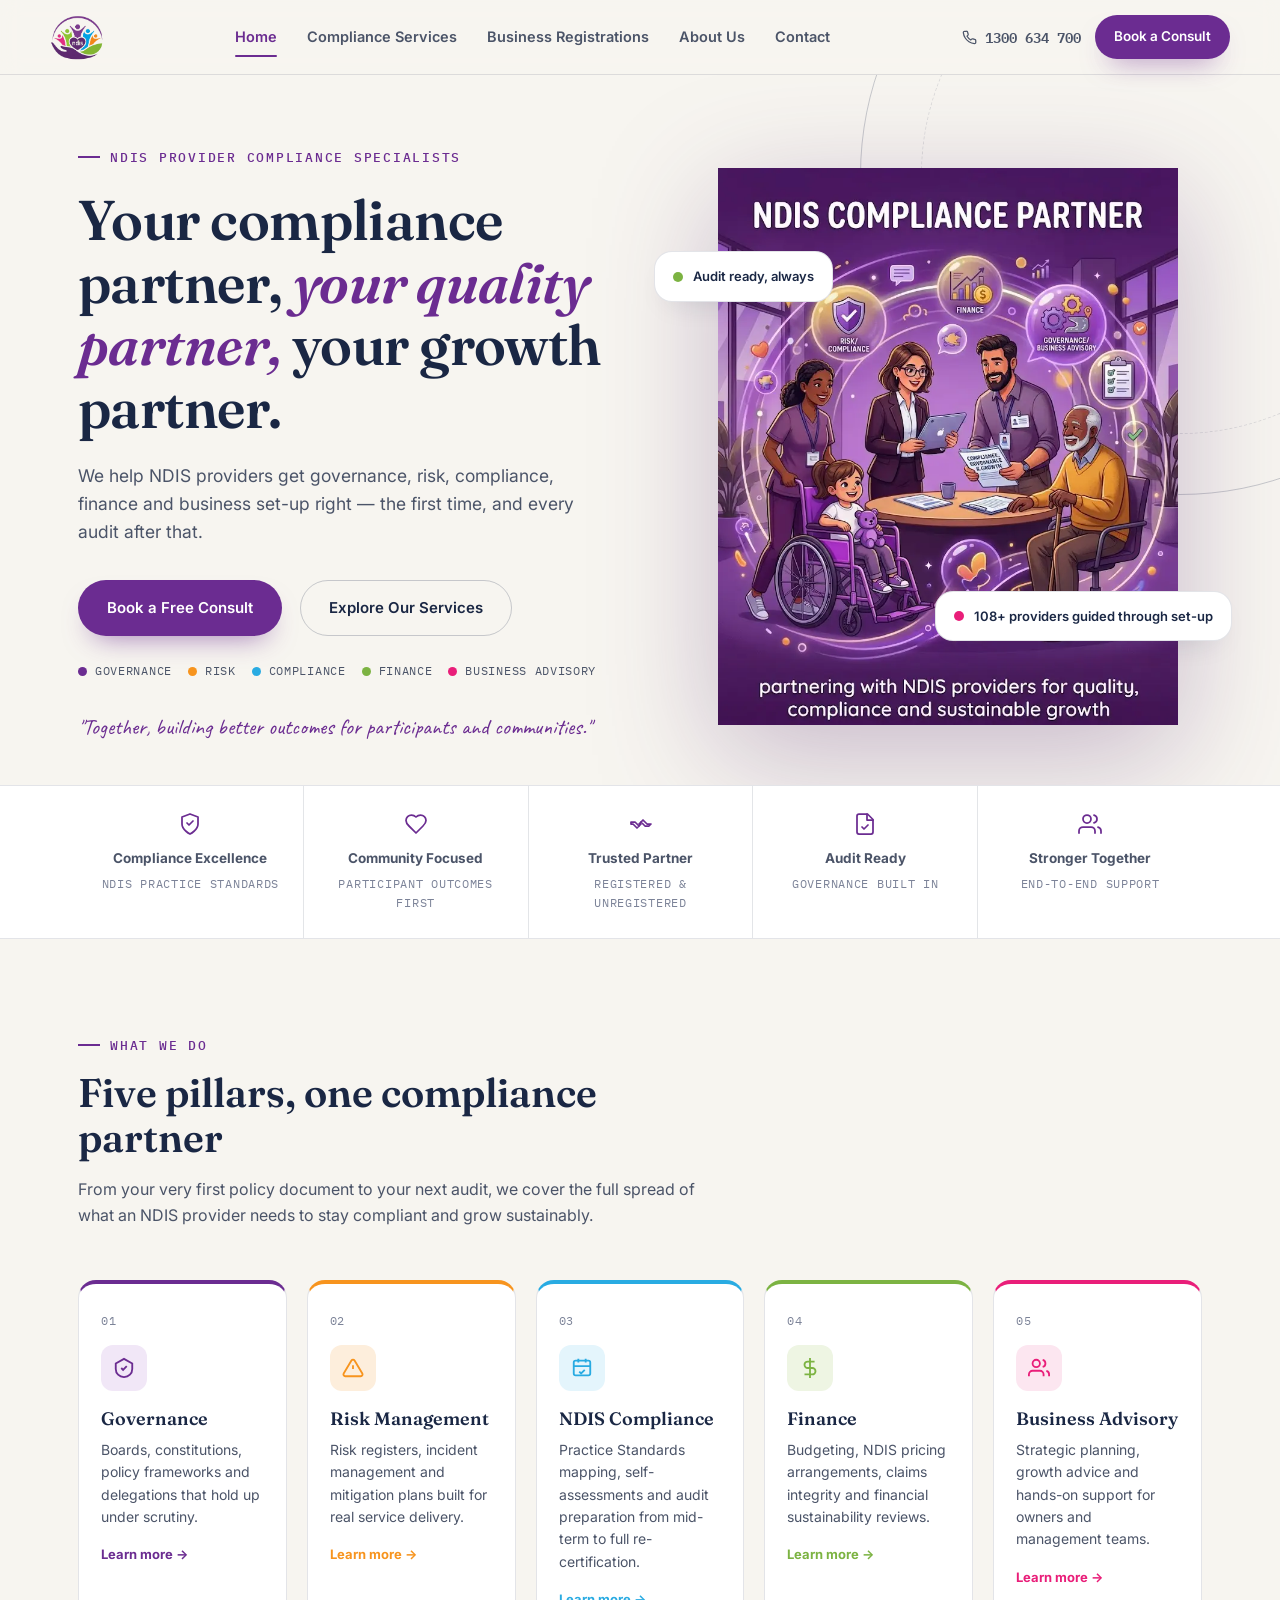
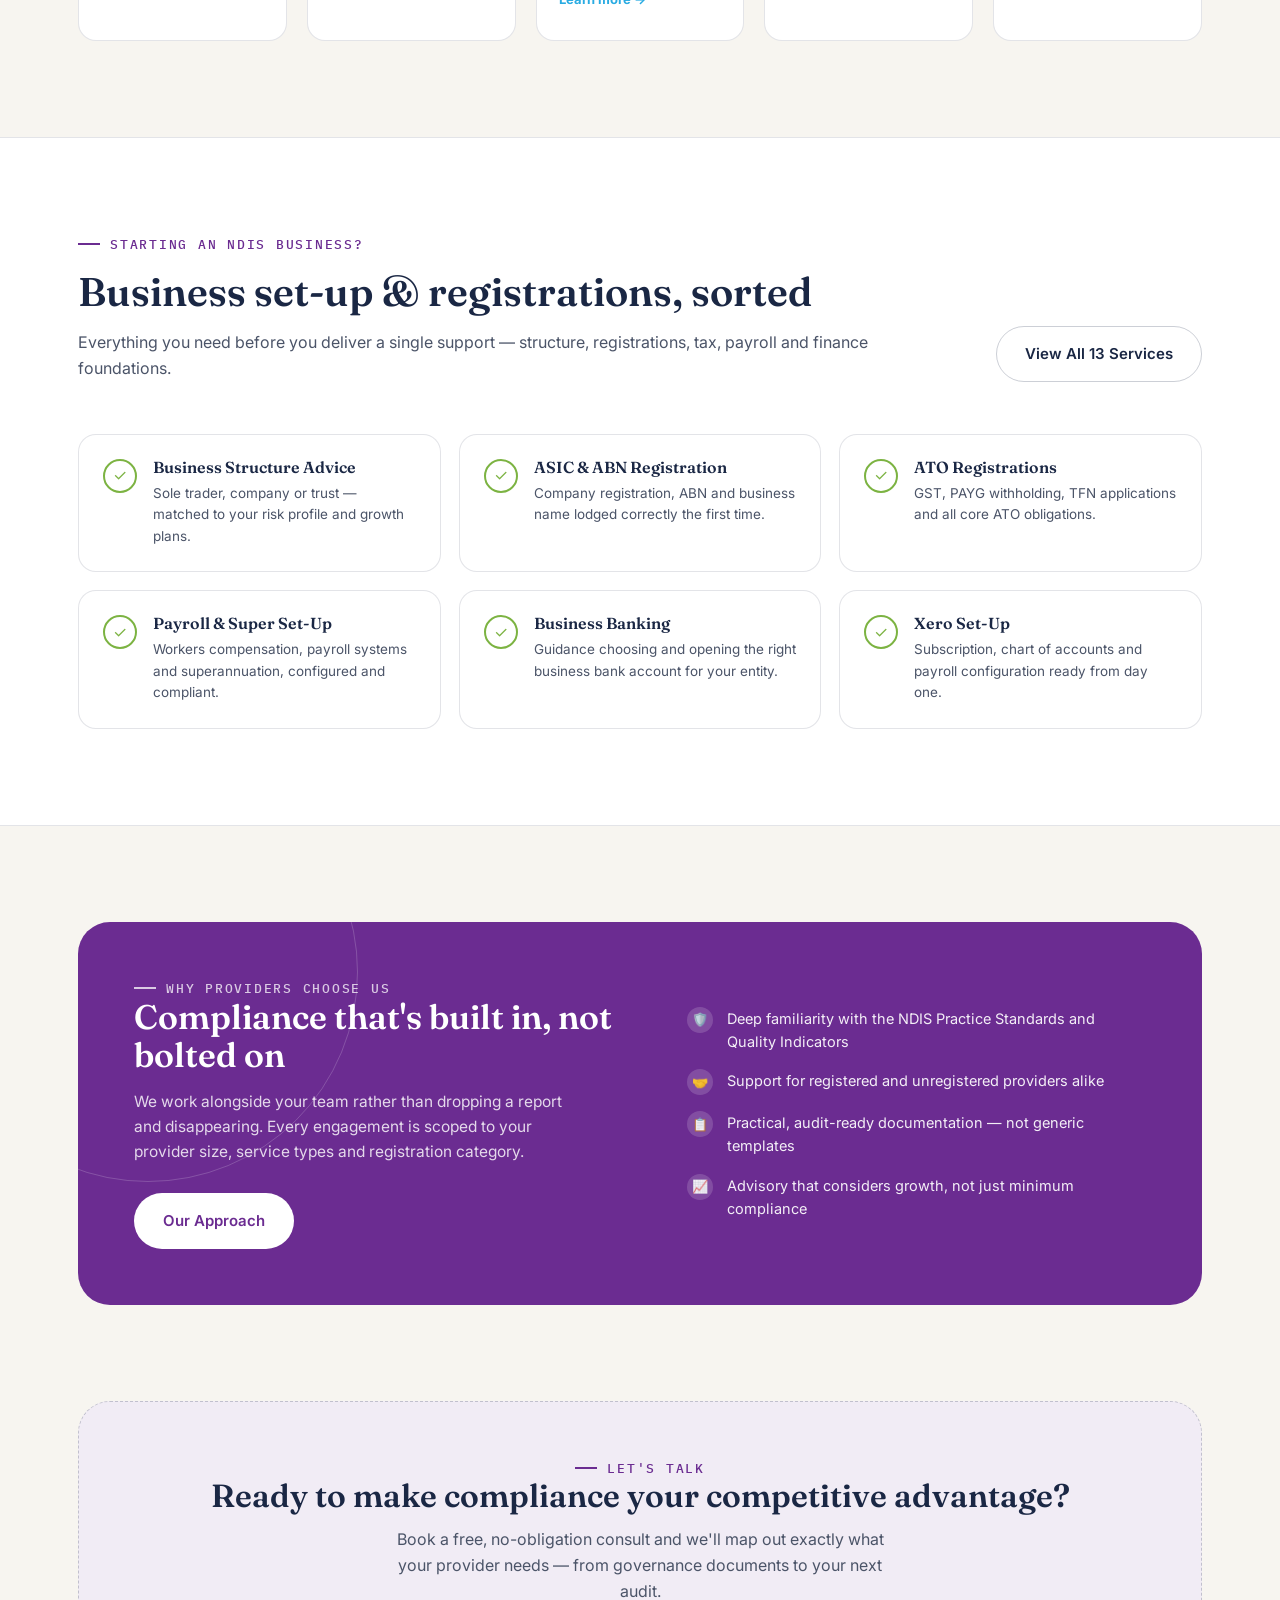
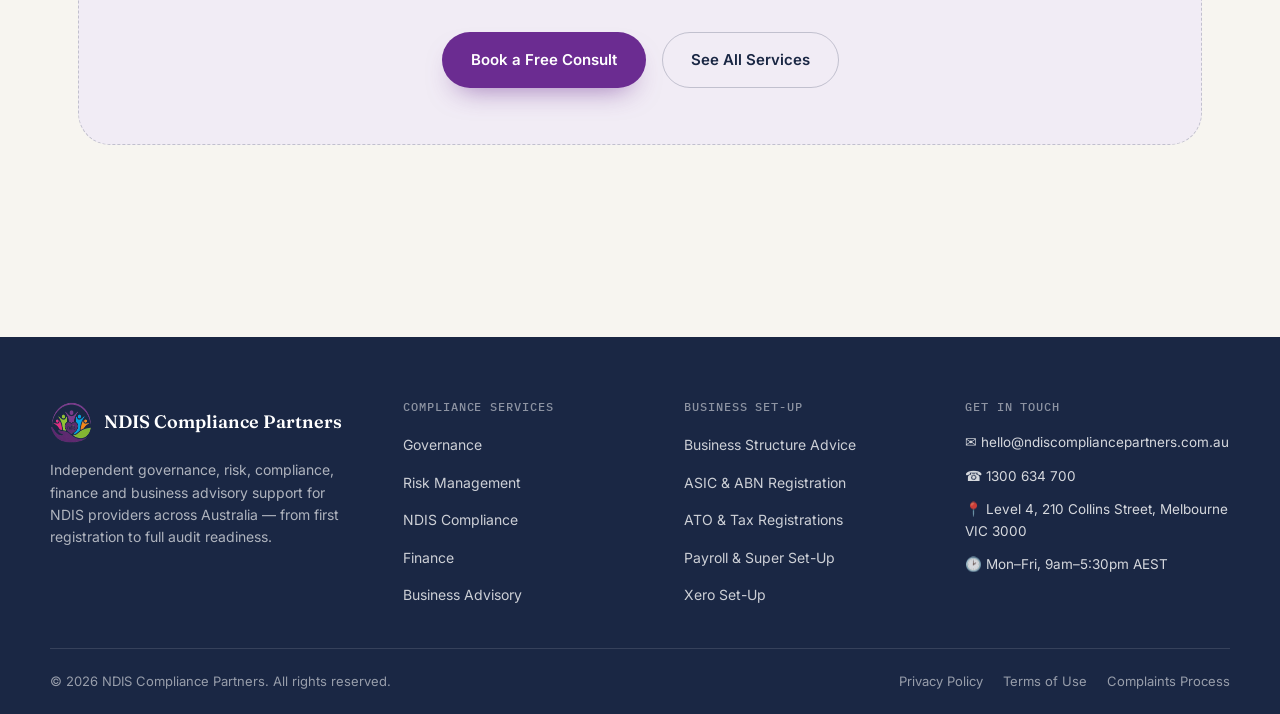
==== index.html @ 26dff175 "added code" ====
<!doctype html>
<html lang="en-AU">
  <head>
    <meta charset="UTF-8" />
    <meta name="viewport" content="width=device-width, initial-scale=1.0" />
    <title>
      NDIS Compliance Partners | Governance, Risk, Compliance &amp; Business
      Advisory
    </title>
    <meta
      name="description"
      content="NDIS Compliance Partners helps NDIS providers across Australia with governance, risk, compliance, finance and business advisory — plus full business registration support."
    />
    <link rel="icon" href="assets/images/favicon.ico" />
    <link rel="stylesheet" href="assets/css/style.css" />
  </head>
  <body>
    <div id="site-header"></div>

    <main>
      <!-- ================= HERO ================= -->
      <section class="hero">
        <div class="hero-orbit" aria-hidden="true"></div>
        <div class="wrap hero-grid">
          <div class="hero-copy">
            <div class="hero-kicker eyebrow">
              NDIS Provider Compliance Specialists
            </div>
            <h1>
              Your compliance partner, <em>your quality partner,</em> your
              growth partner.
            </h1>
            <p class="hero-lede">
              We help NDIS providers get governance, risk, compliance, finance
              and business set-up right — the first time, and every audit after
              that.
            </p>

            <div class="hero-cta-row">
              <a href="contact.html" class="btn btn-primary"
                >Book a Free Consult</a
              >
              <a href="services.html" class="btn btn-ghost"
                >Explore Our Services</a
              >
            </div>

            <div class="hero-dots">
              <span class="hero-dot"
                ><i style="background: var(--purple)"></i>Governance</span
              >
              <span class="hero-dot"
                ><i style="background: var(--orange)"></i>Risk</span
              >
              <span class="hero-dot"
                ><i style="background: var(--blue)"></i>Compliance</span
              >
              <span class="hero-dot"
                ><i style="background: var(--green)"></i>Finance</span
              >
              <span class="hero-dot"
                ><i style="background: var(--pink)"></i>Business Advisory</span
              >
            </div>

            <p class="hero-tagline script">
              "Together, building better outcomes for participants and
              communities."
            </p>
          </div>

          <div class="hero-badge-wrap">
            <img
              src="assets/images/hero-2.webp"
              alt="NDIS Compliance Partners badge logo"
            />
            <div class="hero-float-card top">
              <span class="dot" style="background: var(--green)"></span>
              Audit ready, always
            </div>
            <div class="hero-float-card bottom">
              <span class="dot" style="background: var(--pink)"></span>
              108+ providers guided through set-up
            </div>
          </div>
        </div>
      </section>

      <!-- ================= STRIP ================= -->
      <div class="strip">
        <div class="wrap">
          <div class="strip-row">
            <div class="strip-item">
              <div class="strip-icon">
                <svg width="24" height="24" viewBox="0 0 24 24" fill="none" stroke="currentColor" stroke-width="2" stroke-linecap="round" stroke-linejoin="round"><path d="M12 22s8-4 8-10V5l-8-3-8 3v7c0 6 8 10 8 10z"></path><path d="m9 11 2 2 4-4"></path></svg>
              </div>
              Compliance Excellence<span>NDIS Practice Standards</span>
            </div>
            <div class="strip-item">
              <div class="strip-icon">
                <svg width="24" height="24" viewBox="0 0 24 24" fill="none" stroke="currentColor" stroke-width="2" stroke-linecap="round" stroke-linejoin="round"><path d="M19 14c1.49-1.46 3-3.21 3-5.5A5.5 5.5 0 0 0 16.5 3c-1.76 0-3 .5-4.5 2-1.5-1.5-2.74-2-4.5-2A5.5 5.5 0 0 0 2 8.5c0 2.3 1.5 4.05 3 5.5l7 7Z"></path></svg>
              </div>
              Community Focused<span>Participant outcomes first</span>
            </div>
            <div class="strip-item">
              <div class="strip-icon">
                <svg width="24" height="24" viewBox="0 0 24 24" fill="none" stroke="currentColor" stroke-width="2" stroke-linecap="round" stroke-linejoin="round"><path d="M3 10h4l4 4-2 2-4-4H3z"></path><path d="M21 14h-4l-4-4 2-2 4 4h4z"></path><path d="m11 14 2-2M13 10l-2 2"></path></svg>
              </div>
              Trusted Partner<span>Registered &amp; unregistered</span>
            </div>
            <div class="strip-item">
              <div class="strip-icon">
                <svg width="24" height="24" viewBox="0 0 24 24" fill="none" stroke="currentColor" stroke-width="2" stroke-linecap="round" stroke-linejoin="round"><path d="M14.5 2H6a2 2 0 0 0-2 2v16a2 2 0 0 0 2 2h12a2 2 0 0 0 2-2V7.5L14.5 2z"></path><polyline points="14 2 14 8 20 8"></polyline><path d="m9 15 2 2 4-4"></path></svg>
              </div>
              Audit Ready<span>Governance built in</span>
            </div>
            <div class="strip-item">
              <div class="strip-icon">
                <svg width="24" height="24" viewBox="0 0 24 24" fill="none" stroke="currentColor" stroke-width="2" stroke-linecap="round" stroke-linejoin="round"><path d="M17 21v-2a4 4 0 0 0-4-4H5a4 4 0 0 0-4 4v2"></path><circle cx="9" cy="7" r="4"></circle><path d="M23 21v-2a4 4 0 0 0-3-3.87"></path><path d="M16 3.13a4 4 0 0 1 0 7.75"></path></svg>
              </div>
              Stronger Together<span>End-to-end support</span>
            </div>
          </div>
        </div>
      </div>

      <!-- ================= PILLARS ================= -->
      <section class="section-pad">
        <div class="wrap">
          <div class="section-head reveal">
            <div class="eyebrow">What We Do</div>
            <h2>Five pillars, one compliance partner</h2>
            <p>
              From your very first policy document to your next audit, we cover
              the full spread of what an NDIS provider needs to stay compliant
              and grow sustainably.
            </p>
          </div>

          <div class="pillars">
            <div class="pillar-card c-purple reveal">
              <div class="pillar-num">01</div>
              <div class="pillar-icon">
                <svg
                  width="22"
                  height="22"
                  viewBox="0 0 24 24"
                  fill="none"
                  stroke="currentColor"
                  stroke-width="2"
                >
                  <path
                    d="M12 2 3 7v6c0 5 3.8 8.7 9 9 5.2-.3 9-4 9-9V7l-9-5Z"
                  />
                  <path d="M9 12l2 2 4-4" />
                </svg>
              </div>
              <h3>Governance</h3>
              <p>
                Boards, constitutions, policy frameworks and delegations that
                hold up under scrutiny.
              </p>
              <a href="services.html#governance" class="more">Learn more →</a>
            </div>

            <div class="pillar-card c-orange reveal">
              <div class="pillar-num">02</div>
              <div class="pillar-icon">
                <svg
                  width="22"
                  height="22"
                  viewBox="0 0 24 24"
                  fill="none"
                  stroke="currentColor"
                  stroke-width="2"
                >
                  <path
                    d="M10.29 3.86 1.82 18a2 2 0 0 0 1.71 3h16.94a2 2 0 0 0 1.71-3L13.71 3.86a2 2 0 0 0-3.42 0Z"
                  />
                  <path d="M12 9v4" />
                  <path d="M12 17h.01" />
                </svg>
              </div>
              <h3>Risk Management</h3>
              <p>
                Risk registers, incident management and mitigation plans built
                for real service delivery.
              </p>
              <a href="services.html#risk" class="more">Learn more →</a>
            </div>

            <div class="pillar-card c-blue reveal">
              <div class="pillar-num">03</div>
              <div class="pillar-icon">
                <svg
                  width="22"
                  height="22"
                  viewBox="0 0 24 24"
                  fill="none"
                  stroke="currentColor"
                  stroke-width="2"
                >
                  <rect x="3" y="4" width="18" height="16" rx="2" />
                  <path d="M8 2v4M16 2v4M3 10h18" />
                  <path d="m9 16 2 2 4-4" />
                </svg>
              </div>
              <h3>NDIS Compliance</h3>
              <p>
                Practice Standards mapping, self-assessments and audit
                preparation from mid-term to full re-certification.
              </p>
              <a href="services.html#compliance" class="more">Learn more →</a>
            </div>

            <div class="pillar-card c-green reveal">
              <div class="pillar-num">04</div>
              <div class="pillar-icon">
                <svg
                  width="22"
                  height="22"
                  viewBox="0 0 24 24"
                  fill="none"
                  stroke="currentColor"
                  stroke-width="2"
                >
                  <path
                    d="M12 1v22M17 5H9.5a3.5 3.5 0 0 0 0 7h5a3.5 3.5 0 0 1 0 7H6"
                  />
                </svg>
              </div>
              <h3>Finance</h3>
              <p>
                Budgeting, NDIS pricing arrangements, claims integrity and
                financial sustainability reviews.
              </p>
              <a href="services.html#finance" class="more">Learn more →</a>
            </div>

            <div class="pillar-card c-pink reveal">
              <div class="pillar-num">05</div>
              <div class="pillar-icon">
                <svg
                  width="22"
                  height="22"
                  viewBox="0 0 24 24"
                  fill="none"
                  stroke="currentColor"
                  stroke-width="2"
                >
                  <path d="M17 21v-2a4 4 0 0 0-4-4H5a4 4 0 0 0-4 4v2" />
                  <circle cx="9" cy="7" r="4" />
                  <path d="M23 21v-2a4 4 0 0 0-3-3.87" />
                  <path d="M16 3.13a4 4 0 0 1 0 7.75" />
                </svg>
              </div>
              <h3>Business Advisory</h3>
              <p>
                Strategic planning, growth advice and hands-on support for
                owners and management teams.
              </p>
              <a href="services.html#advisory" class="more">Learn more →</a>
            </div>
          </div>
        </div>
      </section>

      <!-- ================= BUSINESS SET-UP TEASER ================= -->
      <section
        class="section-pad"
        style="
          background: var(--surface);
          border-top: 1px solid var(--line);
          border-bottom: 1px solid var(--line);
        "
      >
        <div class="wrap">
          <div class="section-head split reveal">
            <div>
              <div class="eyebrow">Starting An NDIS Business?</div>
              <h2>Business set-up &amp; registrations, sorted</h2>
              <p>
                Everything you need before you deliver a single support —
                structure, registrations, tax, payroll and finance foundations.
              </p>
            </div>
            <a href="business-registrations.html" class="btn btn-ghost"
              >View All 13 Services</a
            >
          </div>

          <div class="checklist-grid">
            <div class="check-card reveal">
              <div class="check-mark">✓</div>
              <div>
                <h3>Business Structure Advice</h3>
                <p>
                  Sole trader, company or trust — matched to your risk profile
                  and growth plans.
                </p>
              </div>
            </div>
            <div class="check-card reveal">
              <div class="check-mark">✓</div>
              <div>
                <h3>ASIC &amp; ABN Registration</h3>
                <p>
                  Company registration, ABN and business name lodged correctly
                  the first time.
                </p>
              </div>
            </div>
            <div class="check-card reveal">
              <div class="check-mark">✓</div>
              <div>
                <h3>ATO Registrations</h3>
                <p>
                  GST, PAYG withholding, TFN applications and all core ATO
                  obligations.
                </p>
              </div>
            </div>
            <div class="check-card reveal">
              <div class="check-mark">✓</div>
              <div>
                <h3>Payroll &amp; Super Set-Up</h3>
                <p>
                  Workers compensation, payroll systems and superannuation,
                  configured and compliant.
                </p>
              </div>
            </div>
            <div class="check-card reveal">
              <div class="check-mark">✓</div>
              <div>
                <h3>Business Banking</h3>
                <p>
                  Guidance choosing and opening the right business bank account
                  for your entity.
                </p>
              </div>
            </div>
            <div class="check-card reveal">
              <div class="check-mark">✓</div>
              <div>
                <h3>Xero Set-Up</h3>
                <p>
                  Subscription, chart of accounts and payroll configuration
                  ready from day one.
                </p>
              </div>
            </div>
          </div>
        </div>
      </section>

      <!-- ================= WHY / BAND ================= -->
      <section class="section-pad">
        <div class="wrap">
          <div class="band reveal">
            <div class="band-grid">
              <div>
                <div class="eyebrow" style="color: rgba(255, 255, 255, 0.75)">
                  Why Providers Choose Us
                </div>
                <h2>Compliance that's built in, not bolted on</h2>
                <p>
                  We work alongside your team rather than dropping a report and
                  disappearing. Every engagement is scoped to your provider
                  size, service types and registration category.
                </p>
                <div class="hero-cta-row" style="margin-top: 28px">
                  <a href="about.html" class="btn btn-light">Our Approach</a>
                </div>
              </div>
              <ul class="band-list">
                <li>
                  <span class="ico">🛡️</span>Deep familiarity with the NDIS
                  Practice Standards and Quality Indicators
                </li>
                <li>
                  <span class="ico">🤝</span>Support for registered and
                  unregistered providers alike
                </li>
                <li>
                  <span class="ico">📋</span>Practical, audit-ready
                  documentation — not generic templates
                </li>
                <li>
                  <span class="ico">📈</span>Advisory that considers growth, not
                  just minimum compliance
                </li>
              </ul>
            </div>
          </div>
        </div>
      </section>

      <!-- ================= CTA ================= -->
      <section class="section-pad" style="padding-top: 0">
        <div class="wrap">
          <div class="cta-panel reveal">
            <div class="eyebrow" style="justify-content: center">
              Let's Talk
            </div>
            <h2>Ready to make compliance your competitive advantage?</h2>
            <p>
              Book a free, no-obligation consult and we'll map out exactly what
              your provider needs — from governance documents to your next
              audit.
            </p>
            <div class="btn-row">
              <a href="contact.html" class="btn btn-primary"
                >Book a Free Consult</a
              >
              <a href="services.html" class="btn btn-ghost">See All Services</a>
            </div>
          </div>
        </div>
      </section>
    </main>

    <div id="site-footer"></div>

    <script src="assets/js/common.js"></script>
    <script src="assets/js/main.js"></script>
    <script>
      NDISCP.init("home");
    </script>
  </body>
</html>
---- assets/css/style.css ----
/* =========================================================
   NDIS Compliance Partners — Stylesheet
   Design tokens: see :root
   ========================================================= */

@import url("https://fonts.googleapis.com/css2?family=Fraunces:opsz,wght@9..144,400;9..144,500;9..144,600;9..144,700&family=Inter:wght@400;500;600;700;800&family=IBM+Plex+Mono:wght@500&family=Caveat:wght@600;700&display=swap");

:root {
  /* --- Colour --- */
  --bg: #f7f5f0;
  --surface: #ffffff;
  --surface-tint: #f1ecf5;
  --ink: #1a2744;
  --ink-soft: #4b5468;
  --ink-faint: #7c8398;
  --line: rgba(26, 39, 68, 0.12);
  --line-strong: rgba(26, 39, 68, 0.22);

  --purple: #6b2c91;
  --purple-dark: #4a1c69;
  --purple-light: #f1e7f7;
  --pink: #e91e79;
  --pink-light: #fce6f0;
  --green: #7cb342;
  --green-light: #eef5e3;
  --blue: #29abe2;
  --blue-light: #e4f5fc;
  --orange: #f7941e;
  --orange-light: #fdeedc;

  /* --- Type --- */
  --font-display: "Fraunces", serif;
  --font-body: "Inter", sans-serif;
  --font-mono: "IBM Plex Mono", monospace;
  --font-script: "Caveat", cursive;

  /* --- Layout --- */
  --max: 1180px;
  --radius-sm: 10px;
  --radius-md: 18px;
  --radius-lg: 32px;
  --shadow-soft: 0 20px 50px -25px rgba(26, 39, 68, 0.35);
  --shadow-card: 0 12px 30px -18px rgba(26, 39, 68, 0.28);
}

/* =========================================================
   Reset
   ========================================================= */
*,
*::before,
*::after {
  box-sizing: border-box;
}
html {
  scroll-behavior: smooth;
}
body {
  margin: 0;
  font-family: var(--font-body);
  background: var(--bg);
  color: var(--ink);
  line-height: 1.6;
  -webkit-font-smoothing: antialiased;
}
img {
  max-width: 100%;
  display: block;
}
a {
  color: inherit;
  text-decoration: none;
}
ul {
  margin: 0;
  padding: 0;
  list-style: none;
}
h1,
h2,
h3,
h4 {
  font-family: var(--font-display);
  margin: 0;
  line-height: 1.12;
  font-weight: 600;
}
p {
  margin: 0;
}
button {
  font-family: inherit;
  cursor: pointer;
}
input,
textarea,
select {
  font-family: inherit;
}

:focus-visible {
  outline: 3px solid var(--blue);
  outline-offset: 3px;
}

@media (prefers-reduced-motion: reduce) {
  * {
    animation-duration: 0.001ms !important;
    animation-iteration-count: 1 !important;
    transition-duration: 0.001ms !important;
    scroll-behavior: auto !important;
  }
}

.wrap {
  max-width: var(--max);
  margin: 0 auto;
  padding: 0 28px;
}

.eyebrow {
  font-family: var(--font-mono);
  font-size: 12.5px;
  letter-spacing: 0.14em;
  text-transform: uppercase;
  color: var(--purple);
  display: flex;
  align-items: center;
  gap: 10px;
  font-weight: 500;
}
.eyebrow::before {
  content: "";
  width: 22px;
  height: 2px;
  background: currentColor;
  display: inline-block;
}

.script {
  font-family: var(--font-script);
  color: var(--purple);
}

section {
  position: relative;
}

.section-pad {
  padding: 96px 0;
}
@media (max-width: 720px) {
  .section-pad {
    padding: 64px 0;
  }
}

/* =========================================================
   Buttons
   ========================================================= */
.btn {
  display: inline-flex;
  align-items: center;
  justify-content: center;
  gap: 10px;
  padding: 15px 28px;
  border-radius: 999px;
  font-weight: 600;
  font-size: 15px;
  border: 1.5px solid transparent;
  transition:
    transform 0.18s ease,
    box-shadow 0.18s ease,
    background 0.18s ease,
    color 0.18s ease,
    border-color 0.18s ease;
  white-space: nowrap;
}
.btn-primary {
  background: var(--purple);
  color: #fff;
  box-shadow: 0 14px 28px -14px rgba(107, 44, 145, 0.65);
}
.btn-primary:hover {
  background: var(--purple-dark);
  transform: translateY(-2px);
}
.btn-ghost {
  background: transparent;
  border-color: var(--line-strong);
  color: var(--ink);
}
.btn-ghost:hover {
  border-color: var(--purple);
  color: var(--purple);
  transform: translateY(-2px);
}
.btn-light {
  background: #fff;
  color: var(--purple);
}
.btn-light:hover {
  transform: translateY(-2px);
  box-shadow: 0 14px 28px -14px rgba(0, 0, 0, 0.35);
}
.btn-sm {
  padding: 10px 18px;
  font-size: 13.5px;
}
.btn-block {
  width: 100%;
}

/* =========================================================
   Header / Nav
   ========================================================= */
#site-header {
  position: sticky;
  top: 0;
  z-index: 100;
  background: rgba(247, 245, 240, 0.88);
  backdrop-filter: blur(10px);
  border-bottom: 1px solid var(--line);
}
.nav {
  display: flex;
  align-items: center;
  justify-content: space-between;
  padding: 14px 0;
  gap: 24px;
}
.brand {
  display: flex;
  align-items: center;
  gap: 12px;
  font-family: var(--font-display);
  font-weight: 600;
  font-size: 19px;
  color: var(--ink);
}
.brand img {
  height: 46px;
  width: auto;
}
.brand-word-ndis {
  color: var(--purple);
}
.brand-sub {
  display: block;
  font-family: var(--font-mono);
  font-size: 10px;
  letter-spacing: 0.1em;
  color: var(--ink-faint);
  text-transform: uppercase;
  font-weight: 500;
  margin-top: 2px;
}

.nav-links {
  display: flex;
  align-items: center;
  gap: 30px;
}
.nav-links a {
  font-size: 14.5px;
  font-weight: 600;
  color: var(--ink-soft);
  position: relative;
  padding: 6px 0;
  transition: color 0.15s ease;
}
.nav-links a:hover,
.nav-links a.active {
  color: var(--purple);
}
.nav-links a.active::after {
  content: "";
  position: absolute;
  left: 0;
  right: 0;
  bottom: -2px;
  height: 2px;
  background: var(--purple);
  border-radius: 2px;
}
.nav-actions {
  display: flex;
  align-items: center;
  gap: 14px;
}
.nav-phone {
  display: flex;
  align-items: center;
  gap: 8px;
  font-size: 13.5px;
  font-weight: 600;
  color: var(--ink-soft);
  font-family: var(--font-mono);
}
.nav-toggle {
  display: none;
  width: 42px;
  height: 42px;
  border-radius: 10px;
  border: 1.5px solid var(--line-strong);
  background: #fff;
  align-items: center;
  justify-content: center;
  flex-direction: column;
  gap: 4px;
}
.nav-toggle span {
  width: 18px;
  height: 2px;
  background: var(--ink);
  border-radius: 2px;
  transition: all 0.2s ease;
}
.nav-toggle.open span:nth-child(1) {
  transform: translateY(6px) rotate(45deg);
}
.nav-toggle.open span:nth-child(2) {
  opacity: 0;
}
.nav-toggle.open span:nth-child(3) {
  transform: translateY(-6px) rotate(-45deg);
}

@media (max-width: 940px) {
  .nav-phone {
    display: none;
  }
  .nav-toggle {
    display: flex;
  }
  .nav-links {
    position: absolute;
    top: 100%;
    left: 0;
    right: 0;
    background: #fff;
    flex-direction: column;
    align-items: stretch;
    gap: 0;
    border-bottom: 1px solid var(--line);
    max-height: 0;
    overflow: hidden;
    transition: max-height 0.3s ease;
  }
  .nav-links.open {
    max-height: 480px;
  }
  .nav-links a {
    padding: 16px 28px;
    border-top: 1px solid var(--line);
  }
  .nav-links a.active::after {
    display: none;
  }
  .nav-links a.active {
    background: var(--purple-light);
  }
  .nav-cta {
    margin: 14px 28px 20px;
  }
}

/* =========================================================
   Hero (index)
   ========================================================= */
.hero {
  padding: 72px 0 40px;
  overflow: hidden;
  position: relative;
}
.hero-orbit {
  position: absolute;
  top: -220px;
  right: -220px;
  width: 640px;
  height: 640px;
  border-radius: 50%;
  border: 1.5px solid var(--line-strong);
  z-index: 0;
}
.hero-orbit::after {
  content: "";
  position: absolute;
  inset: 60px;
  border-radius: 50%;
  border: 1.5px dashed var(--line);
}
.hero-grid {
  display: grid;
  grid-template-columns: 1.05fr 0.95fr;
  gap: 56px;
  align-items: center;
  position: relative;
  z-index: 1;
}
.hero-kicker {
  margin-bottom: 22px;
}
.hero h1 {
  font-size: clamp(34px, 4.4vw, 56px);
  color: var(--ink);
  letter-spacing: -0.01em;
}
.hero h1 em {
  font-style: italic;
  color: var(--purple);
}
.hero-lede {
  margin-top: 22px;
  font-size: 17.5px;
  color: var(--ink-soft);
  max-width: 46ch;
}
.hero-cta-row {
  display: flex;
  align-items: center;
  gap: 18px;
  flex-wrap: wrap;
  margin-top: 34px;
}
.hero-tagline {
  margin-top: 30px;
  font-family: var(--font-script);
  font-size: 22px;
  color: var(--purple);
}
.hero-dots {
  display: flex;
  gap: 16px;
  margin-top: 26px;
  flex-wrap: wrap;
}
.hero-dot {
  display: flex;
  align-items: center;
  gap: 8px;
  font-family: var(--font-mono);
  font-size: 11.5px;
  text-transform: uppercase;
  letter-spacing: 0.06em;
  color: var(--ink-soft);
}
.hero-dot i {
  width: 9px;
  height: 9px;
  border-radius: 50%;
  display: inline-block;
}

.hero-badge-wrap {
  position: relative;
  display: flex;
  align-items: center;
  justify-content: center;
}
.hero-badge-wrap img {
  width: 100%;
  max-width: 460px;
  filter: drop-shadow(0 30px 60px rgba(74, 28, 105, 0.28));
}
.hero-float-card {
  position: absolute;
  background: #fff;
  border-radius: var(--radius-md);
  box-shadow: var(--shadow-card);
  padding: 14px 18px;
  font-size: 13px;
  font-weight: 600;
  display: flex;
  align-items: center;
  gap: 10px;
  border: 1px solid var(--line);
}
.hero-float-card.top {
  top: 15%;
  left: -8%;
}
.hero-float-card.bottom {
  bottom: 15%;
  right: -6%;
}
.hero-float-card .dot {
  width: 10px;
  height: 10px;
  border-radius: 50%;
}

@media (max-width: 940px) {
  .hero-grid {
    grid-template-columns: 1fr;
  }
  .hero-badge-wrap {
    order: -1;
  }
  .hero-float-card {
    display: none;
  }
  .hero-orbit {
    display: none;
  }
}

/* =========================================================
   Strip / marquee row (below hero, echoes logo icon strip)
   ========================================================= */
.strip {
  border-top: 1px solid var(--line);
  border-bottom: 1px solid var(--line);
  background: var(--surface);
}
.strip-row {
  display: grid;
  grid-template-columns: repeat(5, 1fr);
}
.strip-item {
  padding: 26px 18px;
  text-align: center;
  border-left: 1px solid var(--line);
  font-size: 13.5px;
  font-weight: 700;
  color: var(--ink-soft);
}
.strip-item:first-child {
  border-left: none;
}
.strip-item span {
  display: block;
  font-weight: 400;
  font-size: 12px;
  color: var(--ink-faint);
  font-family: var(--font-mono);
  text-transform: uppercase;
  letter-spacing: 0.06em;
  margin-top: 4px;
}
.strip-icon {
  display: flex;
  justify-content: center;
  align-items: center;
  margin-bottom: 12px;
  color: var(--purple);
}
.strip-icon svg {
  width: 24px;
  height: 24px;
  stroke-width: 1.75;
}
@media (max-width: 780px) {
  .strip-row {
    grid-template-columns: repeat(2, 1fr);
  }
  .strip-item {
    border-left: none;
    border-top: 1px solid var(--line);
  }
  .strip-item:nth-child(odd) {
    border-right: 1px solid var(--line);
  }
}

/* =========================================================
   Section headers
   ========================================================= */
.section-head {
  max-width: 640px;
  margin-bottom: 52px;
}
.section-head h2 {
  font-size: clamp(28px, 3.2vw, 40px);
  margin-top: 16px;
}
.section-head p {
  margin-top: 16px;
  color: var(--ink-soft);
  font-size: 16px;
}
.section-head.center {
  margin-left: auto;
  margin-right: auto;
  text-align: center;
}
.section-head.center .eyebrow {
  justify-content: center;
}
.section-head.split {
  display: flex;
  justify-content: space-between;
  align-items: flex-end;
  gap: 32px;
  max-width: none;
}
@media (max-width: 720px) {
  .section-head.split {
    flex-direction: column;
    align-items: flex-start;
  }
}

/* =========================================================
   Pillars (Governance / Risk / Compliance / Finance / Advisory)
   ========================================================= */
.pillars {
  display: grid;
  grid-template-columns: repeat(5, 1fr);
  gap: 20px;
}
.pillar-card {
  background: var(--surface);
  border: 1px solid var(--line);
  border-radius: var(--radius-md);
  padding: 28px 22px;
  transition:
    transform 0.2s ease,
    box-shadow 0.2s ease,
    border-color 0.2s ease;
  border-top: 4px solid var(--c, var(--purple));
}
.pillar-card:hover {
  transform: translateY(-6px);
  box-shadow: var(--shadow-card);
}
.pillar-num {
  font-family: var(--font-mono);
  font-size: 11.5px;
  color: var(--ink-faint);
  letter-spacing: 0.06em;
}
.pillar-icon {
  width: 46px;
  height: 46px;
  border-radius: 12px;
  display: flex;
  align-items: center;
  justify-content: center;
  background: var(--c-light, var(--purple-light));
  color: var(--c, var(--purple));
  margin: 14px 0 18px;
}
.pillar-card h3 {
  font-size: 18px;
  margin-bottom: 10px;
}
.pillar-card p {
  font-size: 14px;
  color: var(--ink-soft);
}
.pillar-card a.more {
  display: inline-flex;
  align-items: center;
  gap: 6px;
  margin-top: 16px;
  font-size: 13px;
  font-weight: 700;
  color: var(--c, var(--purple));
}
@media (max-width: 1040px) {
  .pillars {
    grid-template-columns: repeat(3, 1fr);
  }
}
@media (max-width: 680px) {
  .pillars {
    grid-template-columns: 1fr;
  }
}

/* =========================================================
   Checklist grid (business registrations)
   ========================================================= */
.checklist-grid {
  display: grid;
  grid-template-columns: repeat(3, 1fr);
  gap: 18px;
}
.check-card {
  background: #fff;
  border: 1px solid var(--line);
  border-radius: var(--radius-md);
  padding: 24px;
  display: flex;
  gap: 16px;
  transition:
    box-shadow 0.2s ease,
    transform 0.2s ease,
    border-color 0.2s ease;
}
.check-card:hover {
  box-shadow: var(--shadow-card);
  transform: translateY(-4px);
  border-color: var(--line-strong);
}
.check-mark {
  flex-shrink: 0;
  width: 34px;
  height: 34px;
  border-radius: 50%;
  border: 2px solid var(--green);
  color: var(--green);
  display: flex;
  align-items: center;
  justify-content: center;
  font-size: 16px;
}
.check-card h3 {
  font-size: 16px;
  margin-bottom: 6px;
}
.check-card p {
  font-size: 13.5px;
  color: var(--ink-soft);
}
.check-tag {
  display: inline-block;
  margin-top: 10px;
  font-family: var(--font-mono);
  font-size: 10.5px;
  text-transform: uppercase;
  letter-spacing: 0.06em;
  color: var(--ink-faint);
}
@media (max-width: 980px) {
  .checklist-grid {
    grid-template-columns: repeat(2, 1fr);
  }
}
@media (max-width: 620px) {
  .checklist-grid {
    grid-template-columns: 1fr;
  }
}

/* =========================================================
   Process steps (about)
   ========================================================= */
.process {
  display: grid;
  grid-template-columns: repeat(4, 1fr);
  gap: 0;
  border: 1px solid var(--line);
  border-radius: var(--radius-lg);
  overflow: hidden;
  background: #fff;
}
.process-step {
  padding: 34px 26px;
  border-left: 1px solid var(--line);
  position: relative;
}
.process-step:first-child {
  border-left: none;
}
.process-step .num {
  font-family: var(--font-display);
  font-size: 34px;
  color: var(--purple-light);
  -webkit-text-stroke: 1.5px var(--purple);
  color: transparent;
}
.process-step h3 {
  font-size: 16px;
  margin: 14px 0 8px;
}
.process-step p {
  font-size: 13.5px;
  color: var(--ink-soft);
}
@media (max-width: 900px) {
  .process {
    grid-template-columns: 1fr;
  }
  .process-step {
    border-left: none;
    border-top: 1px solid var(--line);
  }
  .process-step:first-child {
    border-top: none;
  }
}

/* =========================================================
   Why / stats band
   ========================================================= */
.band {
  background: var(--purple);
  color: #fff;
  border-radius: var(--radius-lg);
  padding: 56px;
  position: relative;
  overflow: hidden;
}
.band::before {
  content: "";
  position: absolute;
  width: 420px;
  height: 420px;
  border-radius: 50%;
  border: 1.5px solid rgba(255, 255, 255, 0.18);
  top: -160px;
  left: -140px;
}
.band-grid {
  display: grid;
  grid-template-columns: 1.1fr 1fr;
  gap: 48px;
  align-items: center;
  position: relative;
  z-index: 1;
}
.band h2 {
  font-size: clamp(26px, 3vw, 34px);
}
.band p {
  margin-top: 16px;
  color: rgba(255, 255, 255, 0.82);
  font-size: 15.5px;
  max-width: 44ch;
}
.band-list {
  display: flex;
  flex-direction: column;
  gap: 16px;
}
.band-list li {
  display: flex;
  gap: 14px;
  align-items: flex-start;
  font-size: 14.5px;
  color: rgba(255, 255, 255, 0.92);
}
.band-list li .ico {
  flex-shrink: 0;
  width: 26px;
  height: 26px;
  border-radius: 50%;
  background: rgba(255, 255, 255, 0.16);
  display: flex;
  align-items: center;
  justify-content: center;
  font-size: 13px;
}
@media (max-width: 860px) {
  .band {
    padding: 34px 24px;
  }
  .band-grid {
    grid-template-columns: 1fr;
  }
}

/* =========================================================
   CTA panel
   ========================================================= */
.cta-panel {
  background: var(--surface-tint);
  border: 1px dashed var(--line-strong);
  border-radius: var(--radius-lg);
  padding: 56px;
  text-align: center;
}
.cta-panel h2 {
  font-size: clamp(24px, 3vw, 32px);
}
.cta-panel p {
  margin-top: 14px;
  color: var(--ink-soft);
  max-width: 52ch;
  margin-left: auto;
  margin-right: auto;
}
.cta-panel .btn-row {
  margin-top: 28px;
  display: flex;
  gap: 16px;
  justify-content: center;
  flex-wrap: wrap;
}

/* =========================================================
   Footer
   ========================================================= */
#site-footer {
  background: var(--ink);
  color: rgba(255, 255, 255, 0.82);
  margin-top: 96px;
}
.footer-top {
  padding: 64px 0 40px;
  display: grid;
  grid-template-columns: 1.3fr 1fr 1fr 1.1fr;
  gap: 40px;
}
.footer-brand {
  display: flex;
  align-items: center;
  gap: 12px;
  margin-bottom: 16px;
}
.footer-brand img {
  height: 42px;
}
.footer-brand-text {
  font-family: var(--font-display);
  font-size: 18px;
  color: #fff;
  font-weight: 600;
}
.footer-col h4 {
  font-family: var(--font-mono);
  font-size: 11.5px;
  text-transform: uppercase;
  letter-spacing: 0.08em;
  color: rgba(255, 255, 255, 0.5);
  margin-bottom: 18px;
  font-weight: 500;
}
.footer-col ul {
  display: flex;
  flex-direction: column;
  gap: 12px;
}
.footer-col a {
  font-size: 14px;
  color: rgba(255, 255, 255, 0.78);
  transition: color 0.15s ease;
}
.footer-col a:hover {
  color: #fff;
}
.footer-desc {
  font-size: 14px;
  color: rgba(255, 255, 255, 0.65);
  max-width: 34ch;
}
.footer-contact li {
  display: flex;
  gap: 10px;
  font-size: 13.5px;
  align-items: flex-start;
}
.footer-bottom {
  border-top: 1px solid rgba(255, 255, 255, 0.12);
  padding: 22px 0;
  display: flex;
  justify-content: space-between;
  align-items: center;
  gap: 16px;
  flex-wrap: wrap;
  font-size: 13px;
  color: rgba(255, 255, 255, 0.55);
}
.footer-legal {
  display: flex;
  gap: 20px;
  flex-wrap: wrap;
}
.footer-legal a:hover {
  color: #fff;
}
@media (max-width: 860px) {
  .footer-top {
    grid-template-columns: 1fr 1fr;
  }
}
@media (max-width: 560px) {
  .footer-top {
    grid-template-columns: 1fr;
  }
}

/* =========================================================
   Page hero (interior pages)
   ========================================================= */
.page-hero {
  padding: 60px 0 56px;
  border-bottom: 1px solid var(--line);
  background: radial-gradient(
    560px 300px at 88% -20%,
    var(--purple-light),
    transparent 70%
  );
}
.breadcrumb {
  display: flex;
  gap: 8px;
  align-items: center;
  font-family: var(--font-mono);
  font-size: 12px;
  color: var(--ink-faint);
  margin-bottom: 20px;
  text-transform: uppercase;
  letter-spacing: 0.04em;
}
.breadcrumb a:hover {
  color: var(--purple);
}
.page-hero h1 {
  font-size: clamp(30px, 4vw, 48px);
  max-width: 18ch;
}
.page-hero p {
  margin-top: 18px;
  color: var(--ink-soft);
  max-width: 58ch;
  font-size: 16.5px;
}

/* =========================================================
   Service detail blocks
   ========================================================= */
.service-block {
  display: grid;
  grid-template-columns: 0.9fr 1.1fr;
  gap: 56px;
  align-items: start;
  padding: 64px 0;
  border-bottom: 1px solid var(--line);
}
.service-block:last-child {
  border-bottom: none;
}
.service-side {
  position: sticky;
  top: 100px;
}
.service-tag {
  display: inline-flex;
  align-items: center;
  gap: 8px;
  font-family: var(--font-mono);
  font-size: 11.5px;
  text-transform: uppercase;
  letter-spacing: 0.06em;
  padding: 6px 12px;
  border-radius: 999px;
  background: var(--c-light, var(--purple-light));
  color: var(--c, var(--purple));
  font-weight: 600;
}
.service-side h2 {
  font-size: clamp(24px, 2.6vw, 32px);
  margin-top: 18px;
}
.service-side p {
  margin-top: 14px;
  color: var(--ink-soft);
  font-size: 15px;
}
.service-icon-lg {
  width: 58px;
  height: 58px;
  border-radius: 16px;
  background: var(--c-light, var(--purple-light));
  color: var(--c, var(--purple));
  display: flex;
  align-items: center;
  justify-content: center;
  margin-bottom: 18px;
}
.service-points {
  display: grid;
  grid-template-columns: 1fr 1fr;
  gap: 14px;
}
.service-point {
  background: #fff;
  border: 1px solid var(--line);
  border-radius: var(--radius-sm);
  padding: 18px 20px;
  font-size: 14px;
  color: var(--ink-soft);
  display: flex;
  gap: 12px;
}
.service-point b {
  color: var(--ink);
  display: block;
  font-size: 14.5px;
  margin-bottom: 4px;
  font-weight: 700;
}
.service-point .mk {
  color: var(--c, var(--purple));
  font-weight: 700;
}
@media (max-width: 900px) {
  .service-block {
    grid-template-columns: 1fr;
    gap: 28px;
  }
  .service-side {
    position: static;
  }
  .service-points {
    grid-template-columns: 1fr;
  }
}

/* =========================================================
   FAQ accordion
   ========================================================= */
.faq {
  display: flex;
  flex-direction: column;
  gap: 14px;
  max-width: 800px;
  margin: 0 auto;
}
.faq-item {
  background: #fff;
  border: 1px solid var(--line);
  border-radius: var(--radius-md);
  overflow: hidden;
}
.faq-q {
  width: 100%;
  text-align: left;
  background: none;
  border: none;
  padding: 20px 24px;
  display: flex;
  align-items: center;
  justify-content: space-between;
  gap: 16px;
  font-weight: 700;
  font-size: 15.5px;
  color: var(--ink);
}
.faq-q .plus {
  flex-shrink: 0;
  width: 26px;
  height: 26px;
  border-radius: 50%;
  border: 1.5px solid var(--line-strong);
  display: flex;
  align-items: center;
  justify-content: center;
  font-size: 16px;
  color: var(--purple);
  transition: transform 0.2s ease;
}
.faq-item.open .faq-q .plus {
  transform: rotate(45deg);
  border-color: var(--purple);
}
.faq-a {
  max-height: 0;
  overflow: hidden;
  transition: max-height 0.3s ease;
  font-size: 14.5px;
  color: var(--ink-soft);
}
.faq-a-inner {
  padding: 0 24px 22px;
}
.faq-item.open .faq-a {
  max-height: 320px;
}

/* =========================================================
   Contact page
   ========================================================= */
.contact-grid {
  display: grid;
  grid-template-columns: 1fr 1.15fr;
  gap: 48px;
}
.contact-card {
  background: #fff;
  border: 1px solid var(--line);
  border-radius: var(--radius-lg);
  padding: 34px;
}
.contact-info-item {
  display: flex;
  gap: 16px;
  padding: 18px 0;
  border-bottom: 1px solid var(--line);
}
.contact-info-item:last-child {
  border-bottom: none;
}
.contact-info-item .ico {
  width: 42px;
  height: 42px;
  border-radius: 12px;
  flex-shrink: 0;
  background: var(--purple-light);
  color: var(--purple);
  display: flex;
  align-items: center;
  justify-content: center;
}
.contact-info-item h4 {
  font-size: 14.5px;
  margin-bottom: 4px;
}
.contact-info-item p {
  font-size: 13.5px;
  color: var(--ink-soft);
}

.form-grid {
  display: grid;
  grid-template-columns: 1fr 1fr;
  gap: 18px;
}
.field {
  display: flex;
  flex-direction: column;
  gap: 8px;
}
.field.full {
  grid-column: 1 / -1;
}
.field label {
  font-size: 13px;
  font-weight: 700;
  color: var(--ink);
}
.field input,
.field select,
.field textarea {
  padding: 13px 16px;
  border-radius: var(--radius-sm);
  border: 1.5px solid var(--line-strong);
  font-size: 14.5px;
  background: var(--bg);
  color: var(--ink);
  transition:
    border-color 0.15s ease,
    background 0.15s ease;
}
.field input:focus,
.field select:focus,
.field textarea:focus {
  border-color: var(--purple);
  background: #fff;
  outline: none;
}
.field textarea {
  resize: vertical;
  min-height: 120px;
}
.field .err {
  font-size: 12px;
  color: #c0392b;
  min-height: 14px;
}
.form-note {
  font-size: 12.5px;
  color: var(--ink-faint);
  margin-top: 10px;
}
.form-success {
  display: none;
  background: var(--green-light);
  border: 1px solid var(--green);
  color: #3f6b1c;
  padding: 16px 20px;
  border-radius: var(--radius-sm);
  font-size: 14px;
  font-weight: 600;
  margin-bottom: 18px;
  align-items: center;
  gap: 10px;
}
.form-success.show {
  display: flex;
}
@media (max-width: 900px) {
  .contact-grid {
    grid-template-columns: 1fr;
  }
  .form-grid {
    grid-template-columns: 1fr;
  }
}

/* =========================================================
   About page extras
   ========================================================= */
.split-media {
  display: grid;
  grid-template-columns: 1fr 1fr;
  gap: 56px;
  align-items: center;
}
.split-media.reverse .media {
  order: 2;
}
.media {
  border-radius: var(--radius-lg);
  background: var(--purple-light);
  padding: 40px;
  position: relative;
  min-height: 340px;
  display: flex;
  align-items: center;
  justify-content: center;
}
.media img {
  max-width: 260px;
}
@media (max-width: 860px) {
  .split-media {
    grid-template-columns: 1fr;
  }
  .split-media.reverse .media {
    order: 0;
  }
}

.value-grid {
  display: grid;
  grid-template-columns: repeat(3, 1fr);
  gap: 20px;
}
.value-card {
  background: #fff;
  border: 1px solid var(--line);
  border-radius: var(--radius-md);
  padding: 26px;
}
.value-card .ico {
  width: 44px;
  height: 44px;
  border-radius: 12px;
  background: var(--blue-light);
  color: var(--blue);
  display: flex;
  align-items: center;
  justify-content: center;
  margin-bottom: 16px;
}
.value-card h3 {
  font-size: 16px;
  margin-bottom: 8px;
}
.value-card p {
  font-size: 13.5px;
  color: var(--ink-soft);
}
@media (max-width: 780px) {
  .value-grid {
    grid-template-columns: 1fr;
  }
}

/* =========================================================
   Reveal-on-scroll
   ========================================================= */
.reveal {
  opacity: 0;
  transform: translateY(22px);
  transition:
    opacity 0.6s ease,
    transform 0.6s ease;
}
.reveal.in {
  opacity: 1;
  transform: translateY(0);
}

/* =========================================================
   Utility colour classes (for JS-driven category colour coding)
   ========================================================= */
.c-purple {
  --c: var(--purple);
  --c-light: var(--purple-light);
}
.c-pink {
  --c: var(--pink);
  --c-light: var(--pink-light);
}
.c-green {
  --c: var(--green);
  --c-light: var(--green-light);
}
.c-blue {
  --c: var(--blue);
  --c-light: var(--blue-light);
}
.c-orange {
  --c: var(--orange);
  --c-light: var(--orange-light);
}

.center-text {
  text-align: center;
}
.mt-64 {
  margin-top: 64px;
}

/* =========================================================
   Preloader
   ========================================================= */
#preloader {
  position: fixed;
  top: 0;
  left: 0;
  width: 100%;
  height: 100%;
  background: var(--bg);
  z-index: 99999;
  display: flex;
  flex-direction: column;
  align-items: center;
  justify-content: center;
  opacity: 1;
  visibility: visible;
  transition:
    opacity 0.4s cubic-bezier(0.25, 0.46, 0.45, 0.94),
    visibility 0.4s;
}

#preloader.fade-out {
  opacity: 0;
  visibility: hidden;
}

.preloader-logo {
  max-width: 280px;
  height: auto;
  margin-bottom: 24px;
  animation: preloader-pulse 2s infinite ease-in-out;
}

.preloader-spinner {
  width: 28px;
  height: 28px;
  border: 3px solid var(--line);
  border-top-color: var(--purple);
  border-radius: 50%;
  animation: preloader-spin 0.8s infinite linear;
}

@keyframes preloader-pulse {
  0%,
  100% {
    transform: scale(0.97);
    opacity: 0.9;
  }
  50% {
    transform: scale(1.03);
    opacity: 1;
  }
}

@keyframes preloader-spin {
  to {
    transform: rotate(360deg);
  }
}
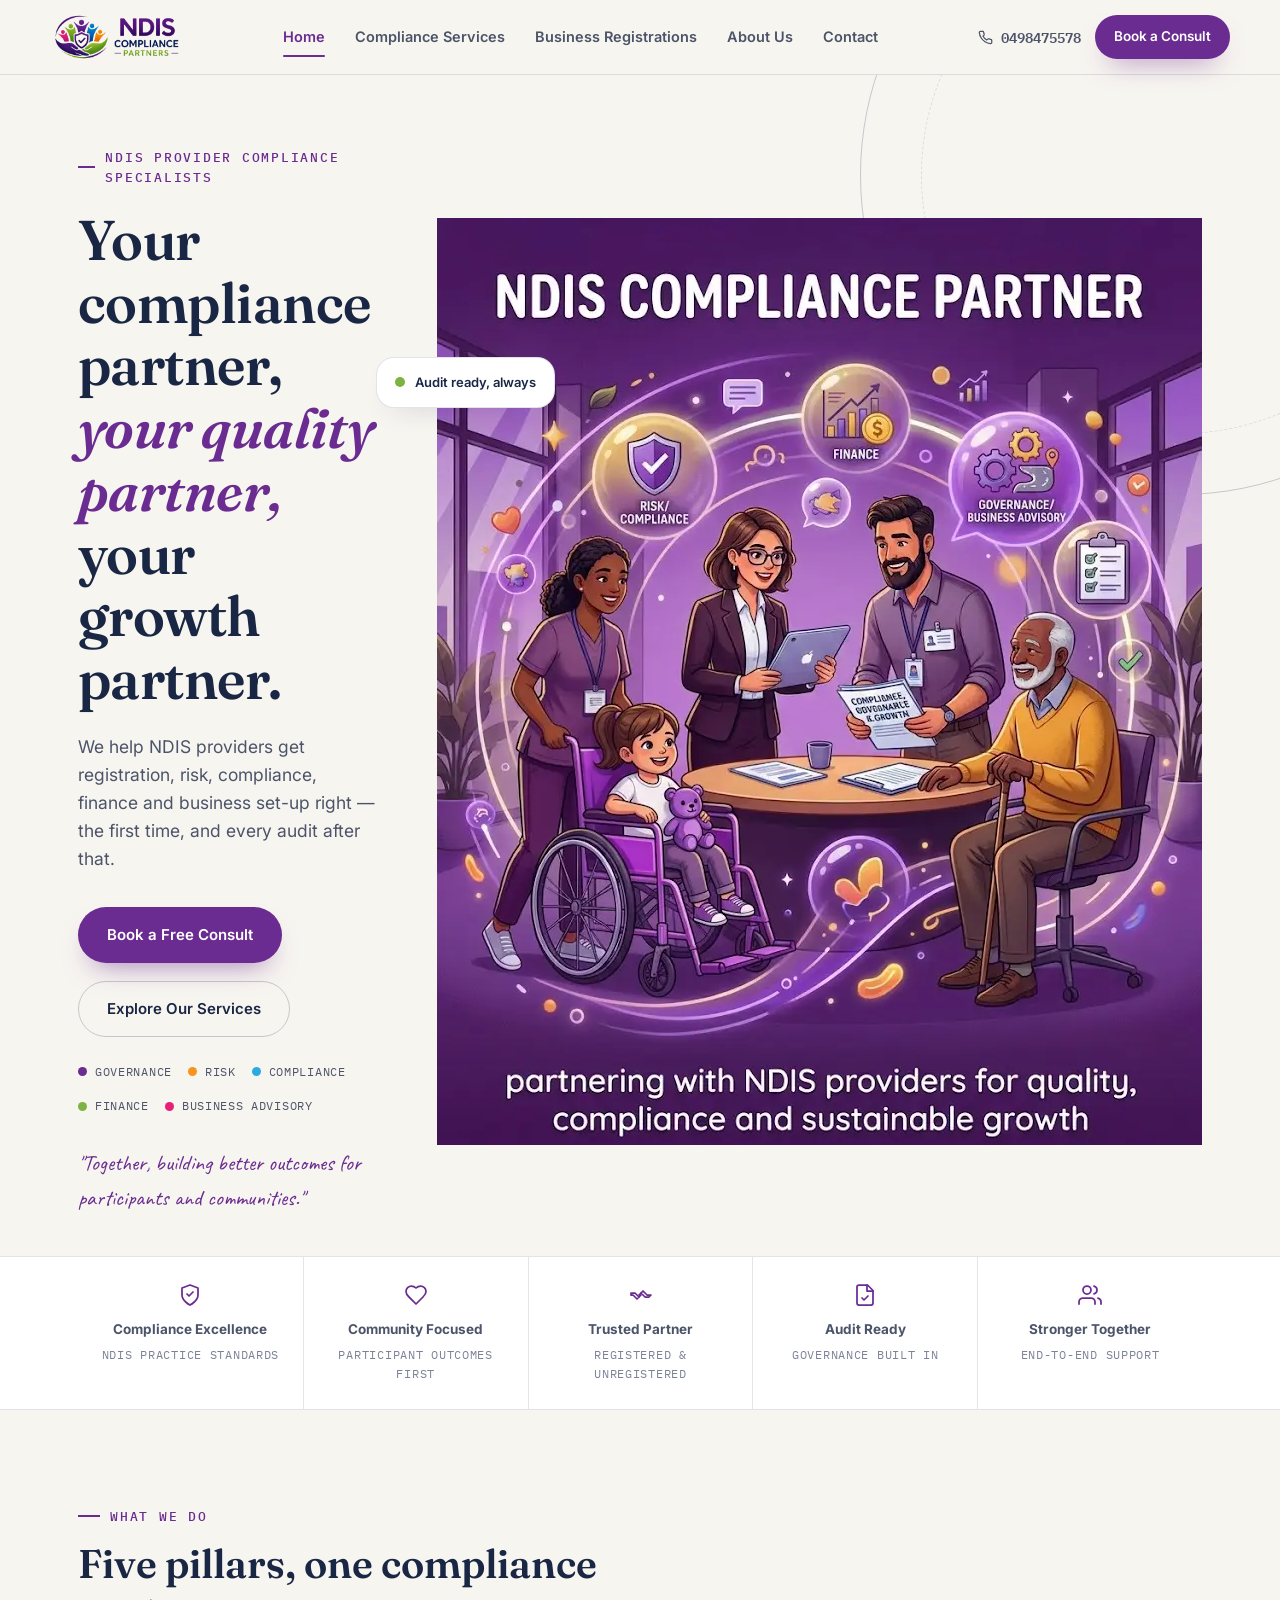
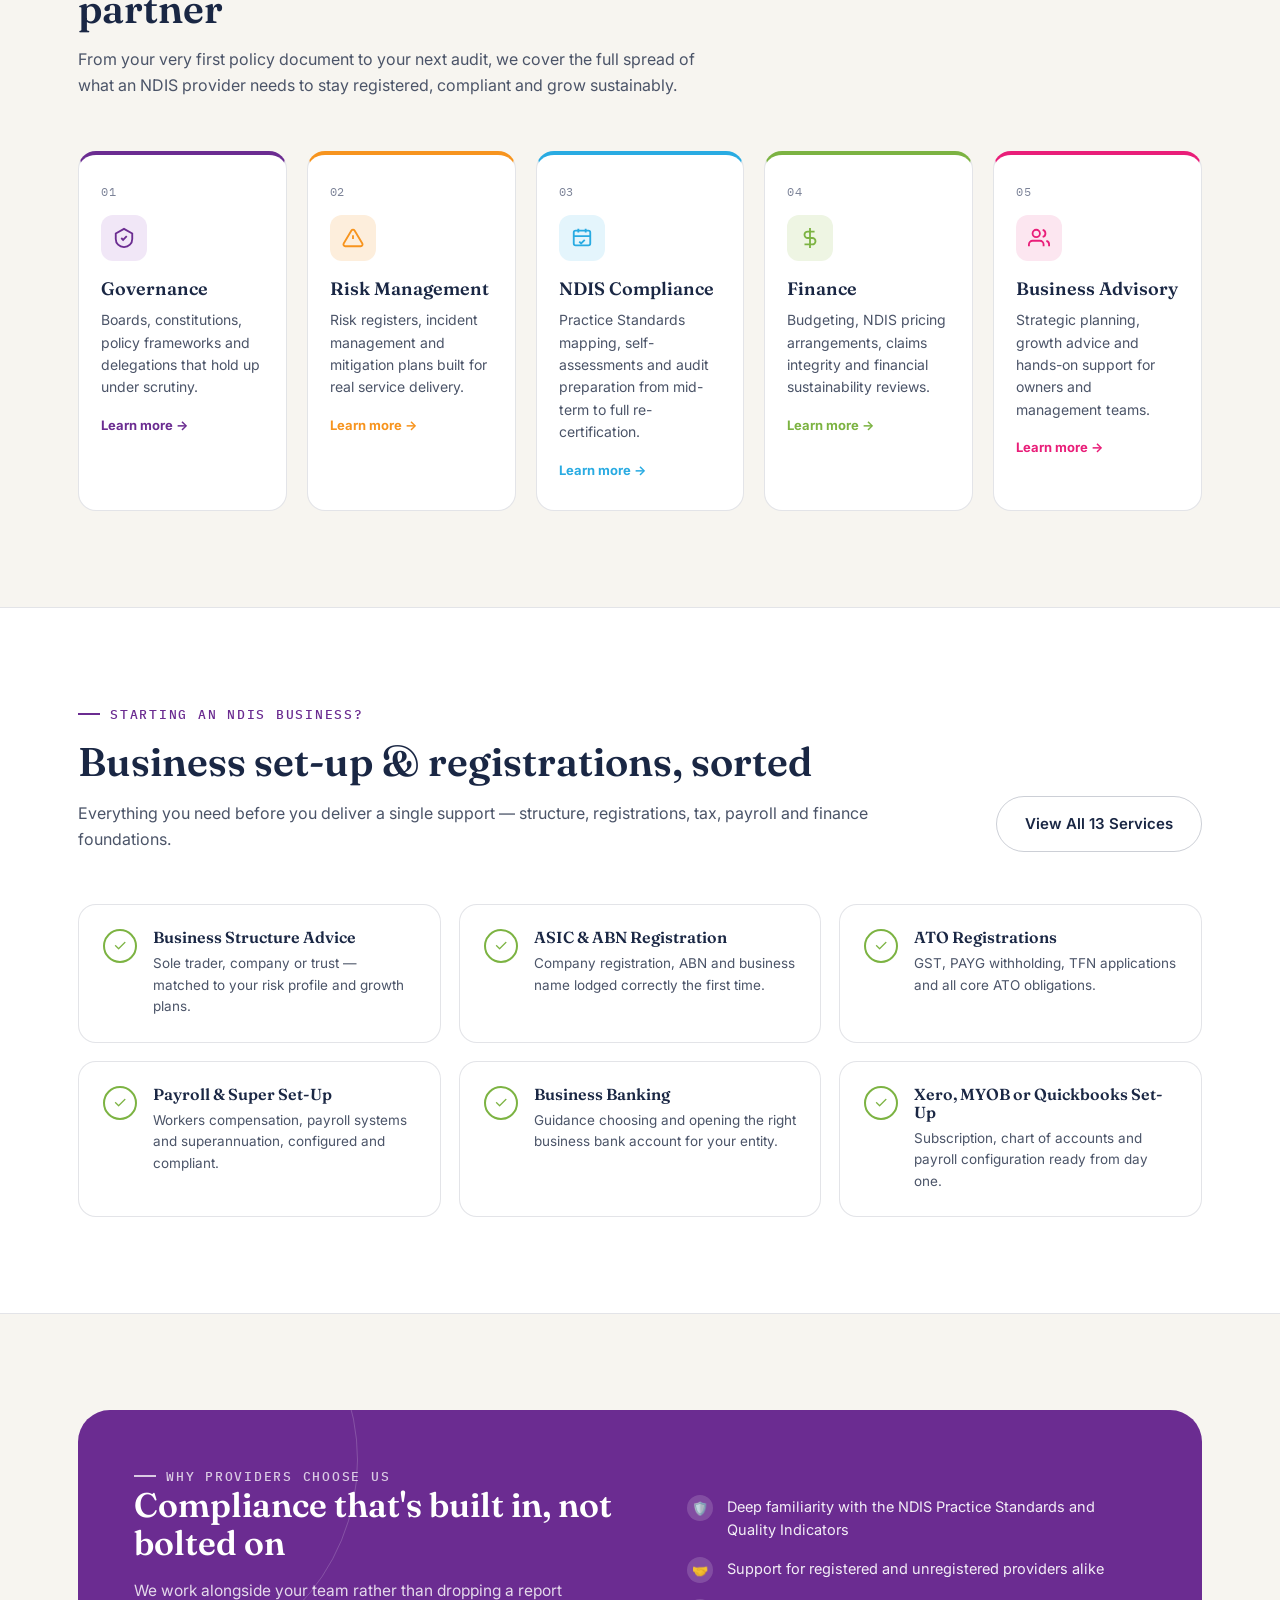
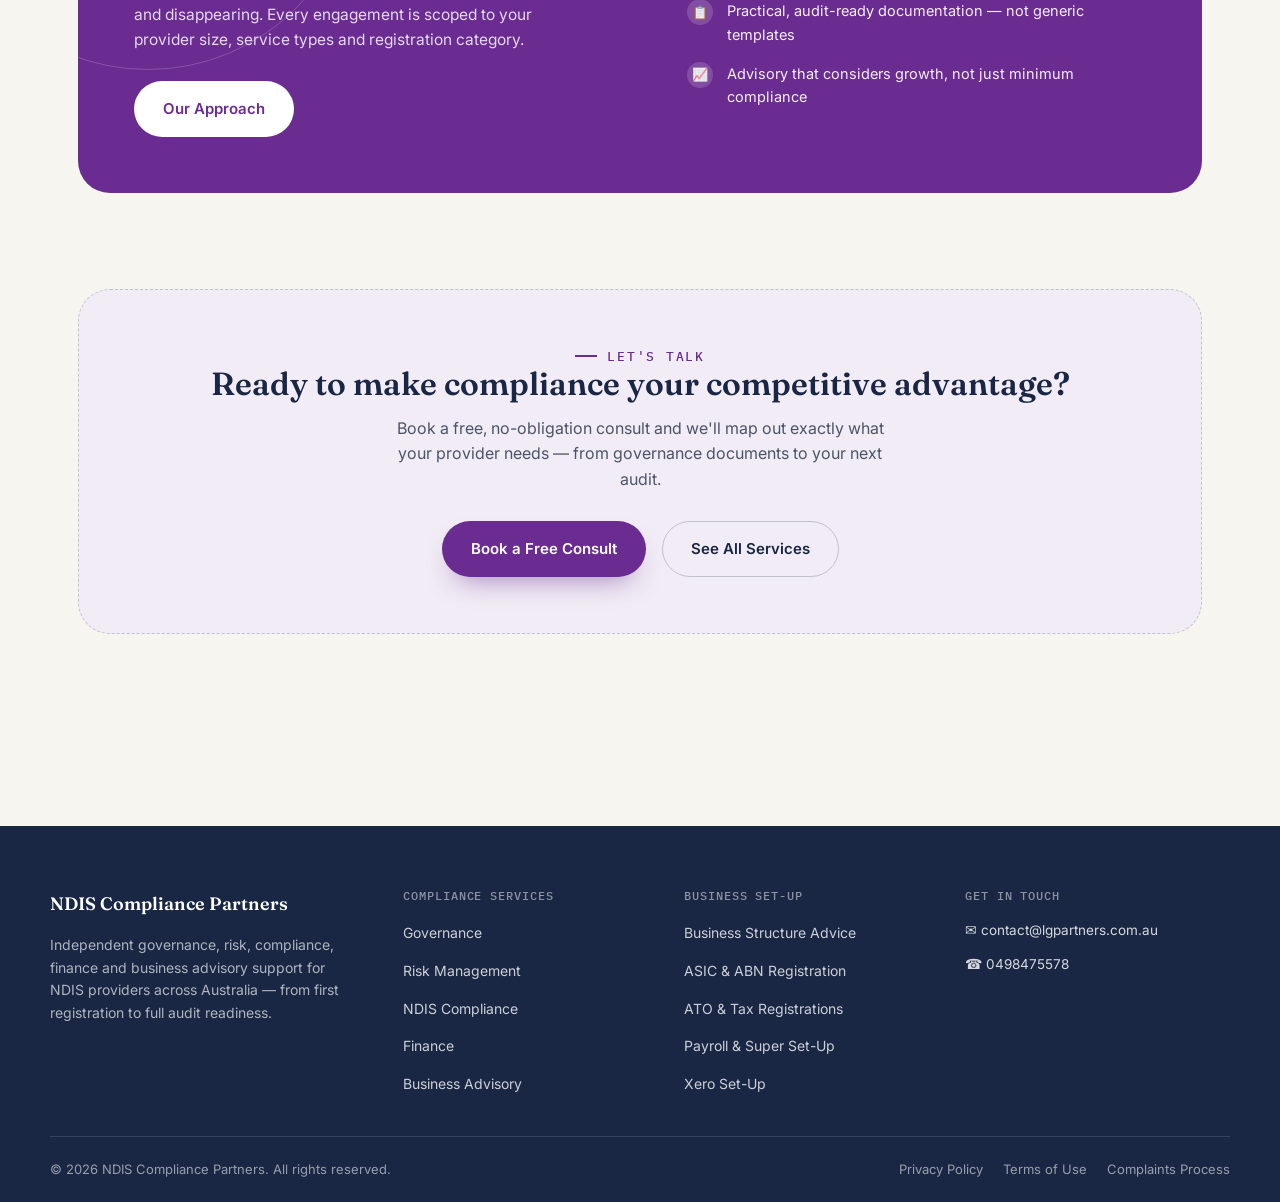
==== commit 7bd4dec7: "minor changes" ====
--- a/index.html
+++ b/index.html
@@ -31,7 +31,7 @@
               growth partner.
             </h1>
             <p class="hero-lede">
-              We help NDIS providers get governance, risk, compliance, finance
+              We help NDIS providers get registration, risk, compliance, finance
               and business set-up right — the first time, and every audit after
               that.
             </p>
@@ -70,18 +70,26 @@
           </div>
 
           <div class="hero-badge-wrap">
-            <img
-              src="assets/images/hero-2.webp"
-              alt="NDIS Compliance Partners badge logo"
-            />
+            <video
+              class="hero-video"
+              autoplay
+              muted
+              loop
+              playsinline
+              preload="auto"
+              poster="assets/images/hero-2.webp"
+              aria-label="NDIS Compliance Partners hero video"
+            >
+              <source src="assets/images/hero-video.mp4" type="video/mp4" />
+            </video>
             <div class="hero-float-card top">
               <span class="dot" style="background: var(--green)"></span>
               Audit ready, always
             </div>
-            <div class="hero-float-card bottom">
+            <!-- <div class="hero-float-card bottom">
               <span class="dot" style="background: var(--pink)"></span>
               108+ providers guided through set-up
-            </div>
+            </div> -->
           </div>
         </div>
       </section>
@@ -132,7 +140,7 @@
             <h2>Five pillars, one compliance partner</h2>
             <p>
               From your very first policy document to your next audit, we cover
-              the full spread of what an NDIS provider needs to stay compliant
+              the full spread of what an NDIS provider needs to stay registered, compliant
               and grow sustainably.
             </p>
           </div>
@@ -343,7 +351,7 @@
             <div class="check-card reveal">
               <div class="check-mark">✓</div>
               <div>
-                <h3>Xero Set-Up</h3>
+                <h3>Xero, MYOB or Quickbooks Set-Up</h3>
                 <p>
                   Subscription, chart of accounts and payroll configuration
                   ready from day one.
--- a/assets/css/style.css
+++ b/assets/css/style.css
@@ -1295,16 +1295,14 @@
 .media {
   border-radius: var(--radius-lg);
   background: var(--purple-light);
-  padding: 40px;
+  padding: 20px;
   position: relative;
   min-height: 340px;
   display: flex;
   align-items: center;
   justify-content: center;
 }
-.media img {
-  max-width: 260px;
-}
+
 @media (max-width: 860px) {
   .split-media {
     grid-template-columns: 1fr;
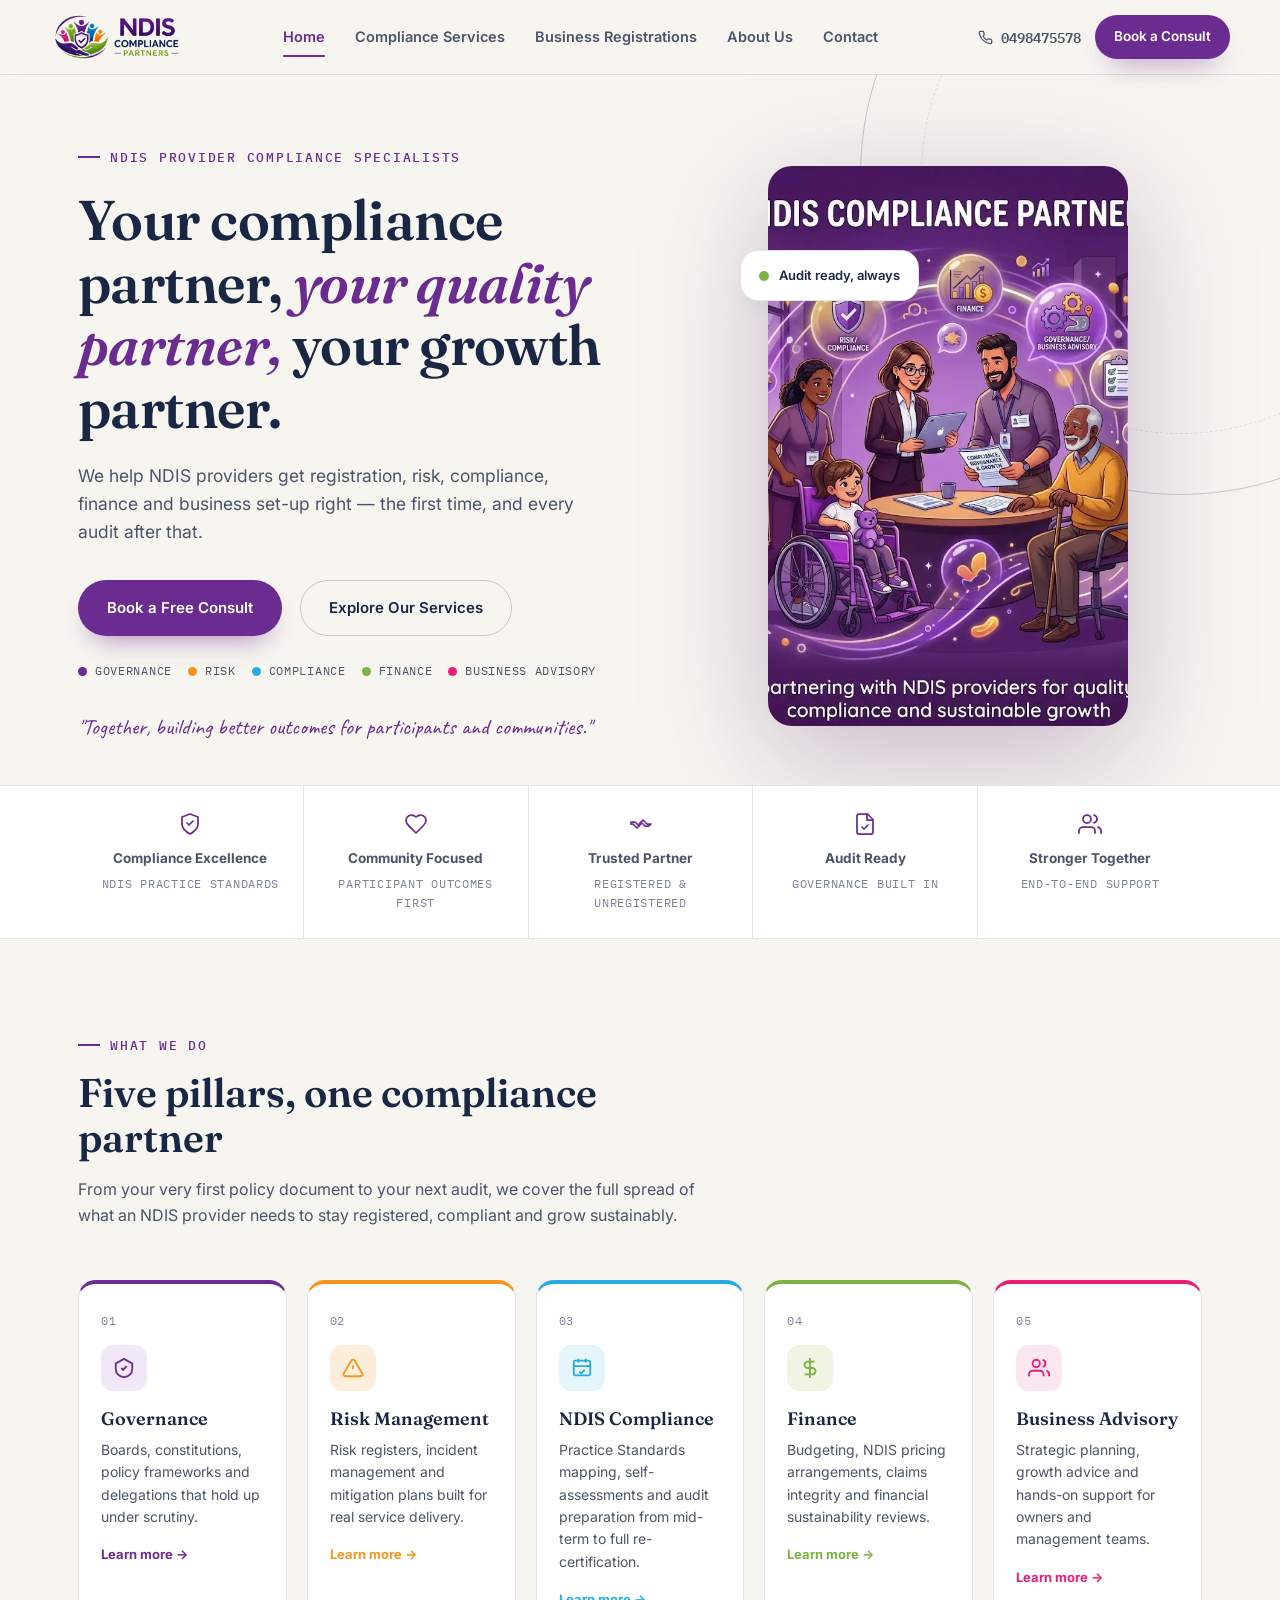
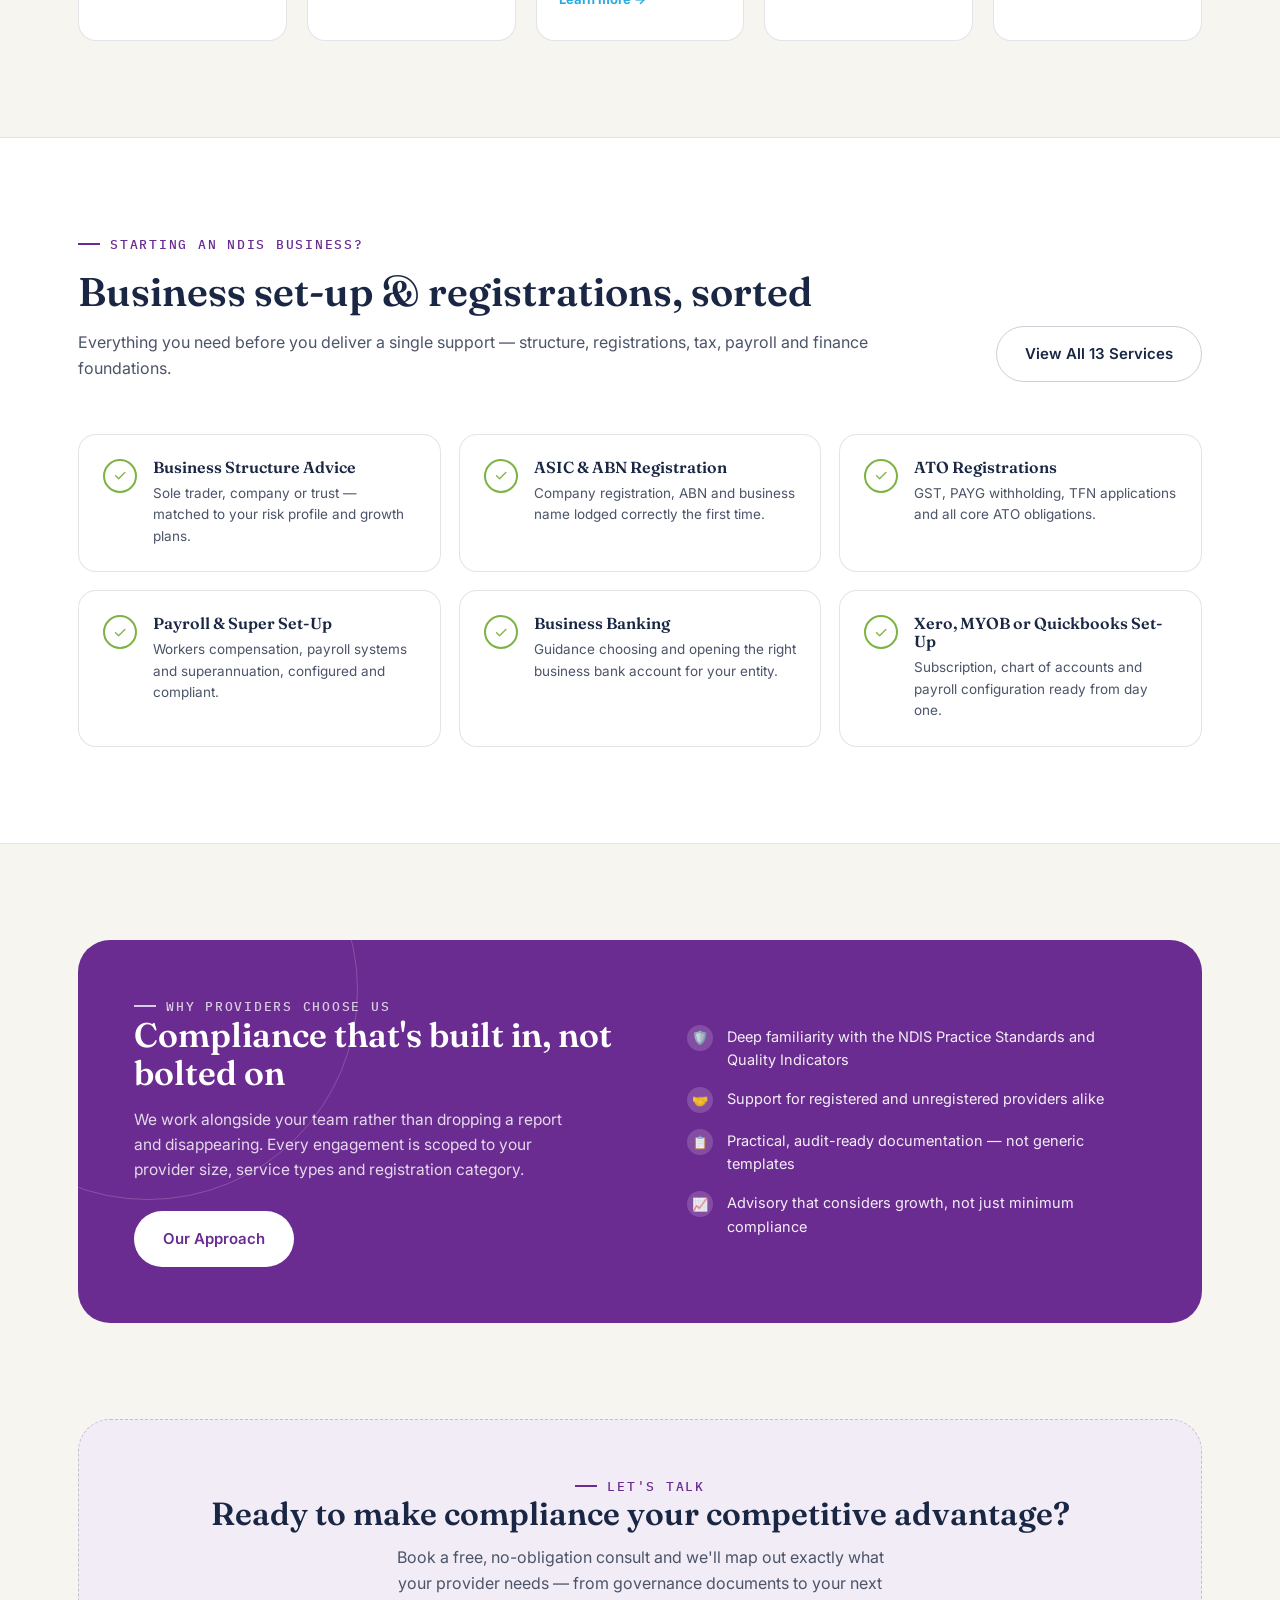
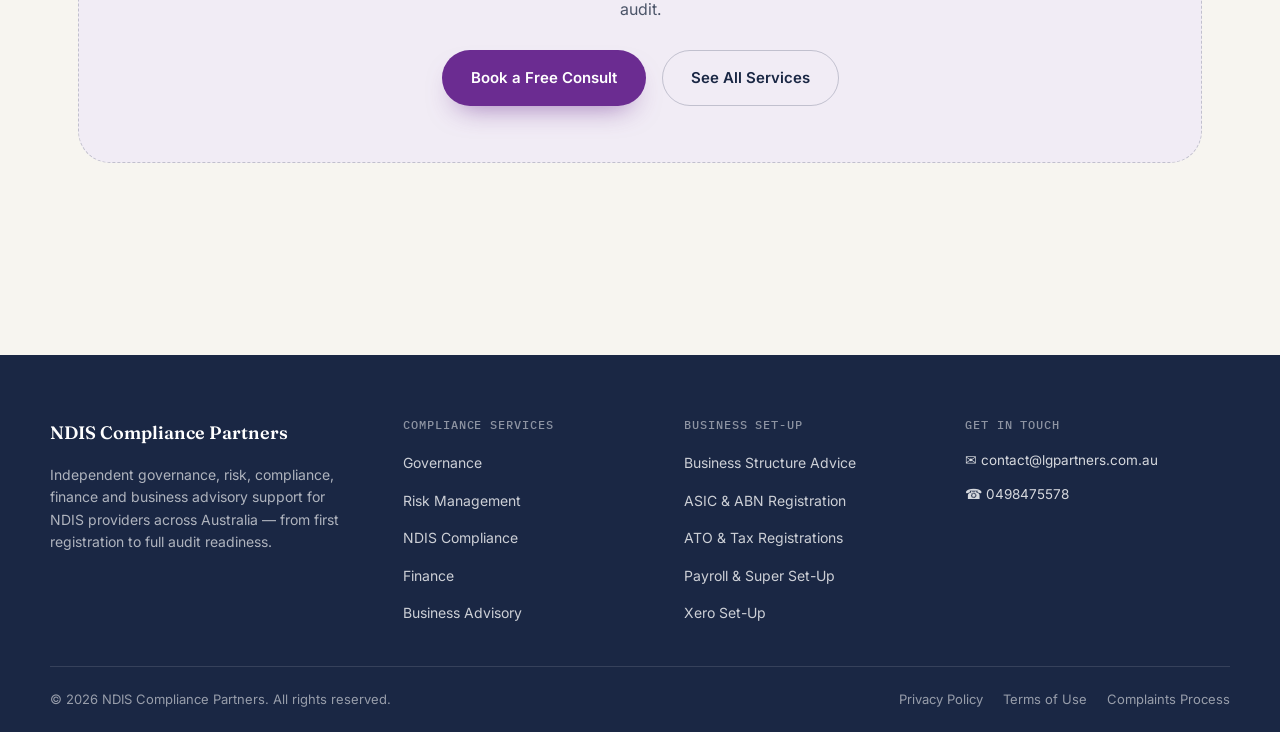
==== commit 4cca8d82: "Added ga4" ====
--- a/index.html
+++ b/index.html
@@ -13,6 +13,17 @@
     />
     <link rel="icon" href="assets/images/favicon.ico" />
     <link rel="stylesheet" href="assets/css/style.css" />
+
+    <!-- Global site tag (gtag.js) - Google Analytics -->
+    <script async src="https://www.googletagmanager.com/gtag/js?id=G-LGWRYDMW37"></script>
+    <script>
+      window.dataLayer = window.dataLayer || [];
+      function gtag() {
+        dataLayer.push(arguments);
+      }
+      gtag("js", new Date());
+      gtag("config", "G-LGWRYDMW37");
+    </script>
   </head>
   <body>
     <div id="site-header"></div>
--- a/assets/css/style.css
+++ b/assets/css/style.css
@@ -456,11 +456,25 @@
   display: flex;
   align-items: center;
   justify-content: center;
+  max-width: 420px;
+  margin-left: auto;
+  margin-right: auto;
 }
 .hero-badge-wrap img {
   width: 100%;
-  max-width: 460px;
+  max-width: 360px;
   filter: drop-shadow(0 30px 60px rgba(74, 28, 105, 0.28));
+}
+.hero-video {
+  width: 100%;
+  max-width: 360px;
+  height: auto;
+  aspect-ratio: 9 / 14;
+  object-fit: cover;
+  border-radius: 24px;
+  display: block;
+  filter: drop-shadow(0 30px 60px rgba(74, 28, 105, 0.28));
+  background: var(--surface);
 }
 .hero-float-card {
   position: absolute;
@@ -1294,7 +1308,7 @@
 }
 .media {
   border-radius: var(--radius-lg);
-  background: var(--purple-light);
+  background: var(--bg);
   padding: 20px;
   position: relative;
   min-height: 340px;
